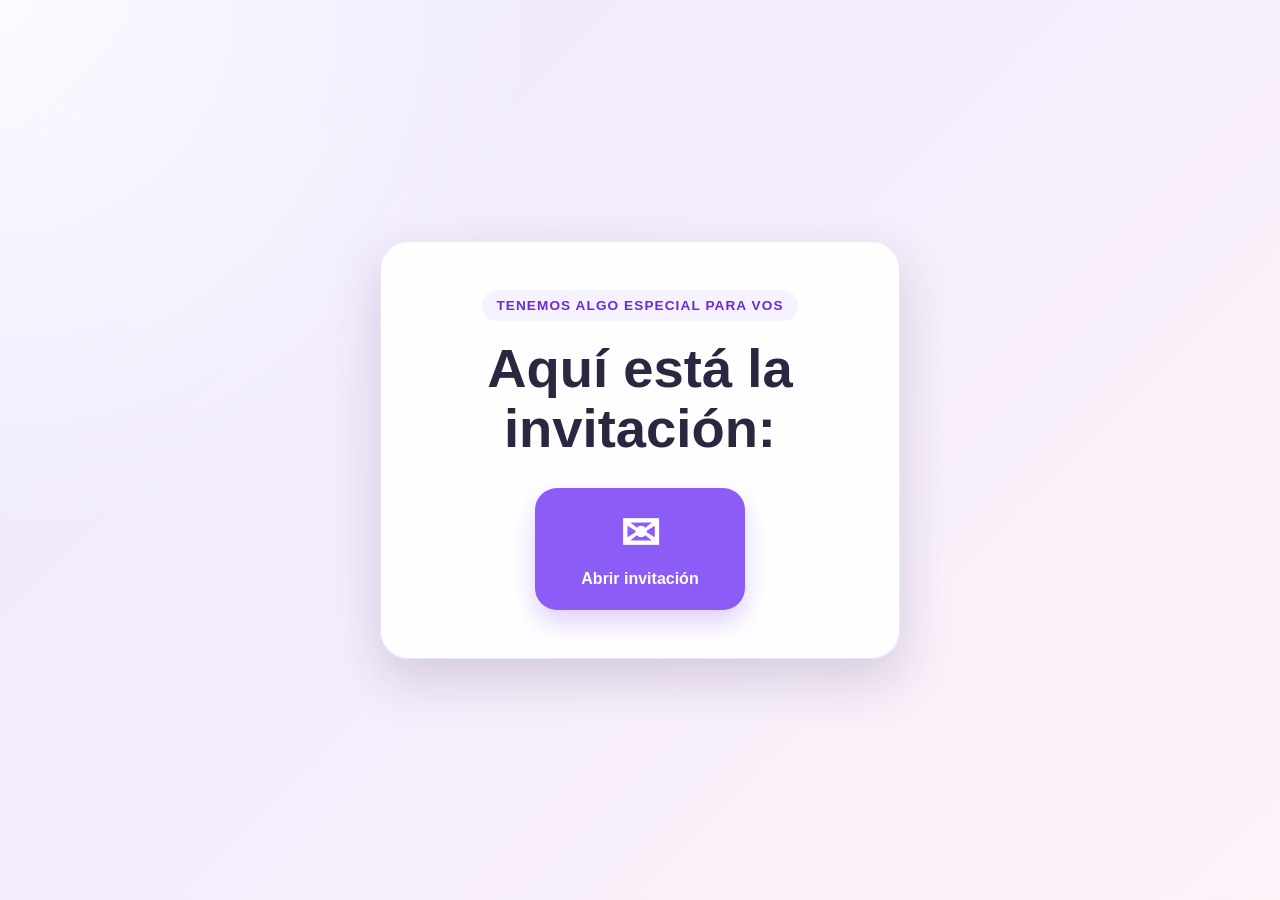
==== index.html @ 34b49faf "ini" ====
<!DOCTYPE html>
<html lang="es">
<head>
    <meta charset="UTF-8">
    <meta name="viewport" content="width=device-width, initial-scale=1.0">
    <title>Invitación</title>
    <link rel="stylesheet" href="css/estilos.css">
</head>
<body>
    <main class="pantalla">
        <section class="tarjeta tarjeta-inicial">
            <p class="etiqueta">Tenemos algo especial para vos</p>

            <h1>Aquí está la invitación:</h1>

            <a href="mensaje.html" class="boton boton-carta" aria-label="Abrir la invitación">
                <span class="icono-carta" aria-hidden="true">✉</span>
                <span>Abrir invitación</span>
            </a>
        </section>
    </main>
</body>
</html>
---- css/estilos.css ----
/* Configuración general */
* {
    box-sizing: border-box;
    margin: 0;
    padding: 0;
}

:root {
    --color-principal: #8b5cf6;
    --color-principal-oscuro: #6d28d9;
    --color-secundario: #f5f3ff;
    --color-texto: #2d2640;
    --color-texto-suave: #716b7d;
    --color-blanco: #ffffff;
    --sombra: 0 20px 50px rgba(61, 40, 92, 0.18);
}

body {
    min-height: 100vh;
    font-family: Arial, Helvetica, sans-serif;
    color: var(--color-texto);
    background:
        radial-gradient(circle at top left, rgba(255, 255, 255, 0.8), transparent 35%),
        linear-gradient(135deg, #ede9fe, #fdf2f8);
}

/* Centrado de las pantallas */
.pantalla {
    min-height: 100vh;
    display: flex;
    align-items: center;
    justify-content: center;
    padding: 24px;
}

/* Tarjeta principal */
.tarjeta {
    width: 100%;
    max-width: 620px;
    padding: 48px 40px;
    text-align: center;
    background-color: rgba(255, 255, 255, 0.94);
    border: 1px solid rgba(139, 92, 246, 0.16);
    border-radius: 28px;
    box-shadow: var(--sombra);
}

.tarjeta-inicial {
    max-width: 520px;
}

.tarjeta-final {
    max-width: 680px;
}

.etiqueta {
    display: inline-block;
    margin-bottom: 18px;
    padding: 8px 14px;
    color: var(--color-principal-oscuro);
    font-size: 0.85rem;
    font-weight: bold;
    letter-spacing: 0.08em;
    text-transform: uppercase;
    background-color: var(--color-secundario);
    border-radius: 999px;
}

h1 {
    margin-bottom: 22px;
    font-size: clamp(2rem, 6vw, 3.4rem);
    line-height: 1.1;
}

.descripcion {
    max-width: 520px;
    margin: 0 auto 30px;
    color: var(--color-texto-suave);
    font-size: 1.05rem;
    line-height: 1.75;
}

/* Botones */
.boton {
    display: inline-flex;
    align-items: center;
    justify-content: center;
    gap: 12px;
    min-width: 220px;
    margin-top: 8px;
    padding: 15px 24px;
    color: var(--color-blanco);
    font-size: 1rem;
    font-weight: bold;
    text-decoration: none;
    background-color: var(--color-principal);
    border-radius: 999px;
    box-shadow: 0 12px 24px rgba(139, 92, 246, 0.28);
    transition: transform 0.2s ease, background-color 0.2s ease;
}

.boton:hover,
.boton:focus-visible {
    background-color: var(--color-principal-oscuro);
    transform: translateY(-3px);
}

.boton-carta {
    flex-direction: column;
    min-width: 210px;
    padding: 22px 28px;
    border-radius: 22px;
}

.icono-carta {
    font-size: 3rem;
    line-height: 1;
}

.enlace-secundario {
    display: block;
    width: fit-content;
    margin: 24px auto 0;
    color: var(--color-texto-suave);
    font-size: 0.95rem;
    text-decoration: none;
}

.enlace-secundario:hover,
.enlace-secundario:focus-visible {
    color: var(--color-principal-oscuro);
    text-decoration: underline;
}

/* Datos de la invitación */
.detalles {
    display: grid;
    gap: 16px;
    margin: 32px 0;
    text-align: left;
}

.detalle {
    display: flex;
    align-items: center;
    gap: 16px;
    padding: 18px;
    background-color: var(--color-secundario);
    border-radius: 18px;
}

.detalle-icono {
    display: grid;
    place-items: center;
    flex: 0 0 48px;
    width: 48px;
    height: 48px;
    font-size: 1.5rem;
    background-color: var(--color-blanco);
    border-radius: 50%;
}

.detalle h2 {
    margin-bottom: 4px;
    font-size: 1rem;
}

.detalle p {
    color: var(--color-texto-suave);
    line-height: 1.5;
}

.mensaje-final {
    margin-top: 10px;
    color: var(--color-principal-oscuro);
    font-size: 1.15rem;
    font-weight: bold;
}

/* Adaptación para celulares */
@media (max-width: 600px) {
    .pantalla {
        padding: 16px;
    }

    .tarjeta {
        padding: 36px 22px;
        border-radius: 22px;
    }

    .boton {
        width: 100%;
    }

    .detalle {
        align-items: flex-start;
    }
}
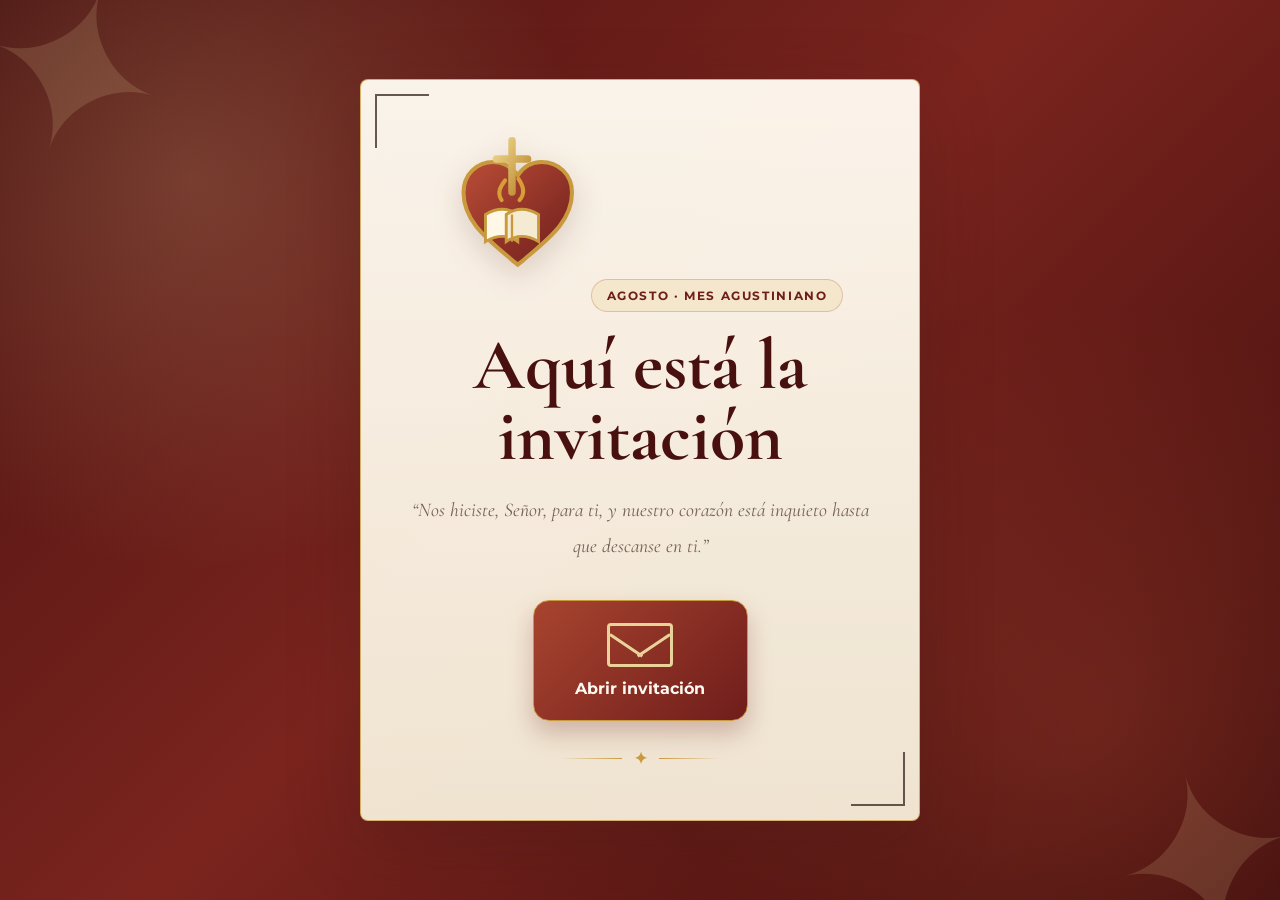
==== commit f8dbc956: "1.0" ====
--- a/index.html
+++ b/index.html
@@ -3,20 +3,22 @@
 <head>
     <meta charset="UTF-8">
     <meta name="viewport" content="width=device-width, initial-scale=1.0">
-    <title>Invitación</title>
+    <meta name="theme-color" content="#6f1d1b">
+    <title>Invitación | Mes Agustiniano</title>
     <link rel="stylesheet" href="css/estilos.css">
 </head>
 <body>
-    <main class="pantalla">
+    <main class="pantalla pantalla-inicial">
         <section class="tarjeta tarjeta-inicial">
-            <p class="etiqueta">Tenemos algo especial para vos</p>
-
-            <h1>Aquí está la invitación:</h1>
-
+            <img src="img/emblema-agustino.svg" class="emblema" alt="Corazón, cruz y libro, símbolos de San Agustín">
+            <p class="etiqueta">Agosto · Mes Agustiniano</p>
+            <h1>Aquí está la invitación</h1>
+            <p class="frase">“Nos hiciste, Señor, para ti, y nuestro corazón está inquieto hasta que descanse en ti.”</p>
             <a href="mensaje.html" class="boton boton-carta" aria-label="Abrir la invitación">
-                <span class="icono-carta" aria-hidden="true">✉</span>
+                <span class="sobre" aria-hidden="true"></span>
                 <span>Abrir invitación</span>
             </a>
+            <div class="ornamento" aria-hidden="true"><span></span><b>✦</b><span></span></div>
         </section>
     </main>
 </body>
--- a/css/estilos.css
+++ b/css/estilos.css
@@ -1,198 +1,19 @@
-/* Configuración general */
-* {
-    box-sizing: border-box;
-    margin: 0;
-    padding: 0;
-}
-
-:root {
-    --color-principal: #8b5cf6;
-    --color-principal-oscuro: #6d28d9;
-    --color-secundario: #f5f3ff;
-    --color-texto: #2d2640;
-    --color-texto-suave: #716b7d;
-    --color-blanco: #ffffff;
-    --sombra: 0 20px 50px rgba(61, 40, 92, 0.18);
-}
-
-body {
-    min-height: 100vh;
-    font-family: Arial, Helvetica, sans-serif;
-    color: var(--color-texto);
-    background:
-        radial-gradient(circle at top left, rgba(255, 255, 255, 0.8), transparent 35%),
-        linear-gradient(135deg, #ede9fe, #fdf2f8);
-}
-
-/* Centrado de las pantallas */
-.pantalla {
-    min-height: 100vh;
-    display: flex;
-    align-items: center;
-    justify-content: center;
-    padding: 24px;
-}
-
-/* Tarjeta principal */
-.tarjeta {
-    width: 100%;
-    max-width: 620px;
-    padding: 48px 40px;
-    text-align: center;
-    background-color: rgba(255, 255, 255, 0.94);
-    border: 1px solid rgba(139, 92, 246, 0.16);
-    border-radius: 28px;
-    box-shadow: var(--sombra);
-}
-
-.tarjeta-inicial {
-    max-width: 520px;
-}
-
-.tarjeta-final {
-    max-width: 680px;
-}
-
-.etiqueta {
-    display: inline-block;
-    margin-bottom: 18px;
-    padding: 8px 14px;
-    color: var(--color-principal-oscuro);
-    font-size: 0.85rem;
-    font-weight: bold;
-    letter-spacing: 0.08em;
-    text-transform: uppercase;
-    background-color: var(--color-secundario);
-    border-radius: 999px;
-}
-
-h1 {
-    margin-bottom: 22px;
-    font-size: clamp(2rem, 6vw, 3.4rem);
-    line-height: 1.1;
-}
-
-.descripcion {
-    max-width: 520px;
-    margin: 0 auto 30px;
-    color: var(--color-texto-suave);
-    font-size: 1.05rem;
-    line-height: 1.75;
-}
-
-/* Botones */
-.boton {
-    display: inline-flex;
-    align-items: center;
-    justify-content: center;
-    gap: 12px;
-    min-width: 220px;
-    margin-top: 8px;
-    padding: 15px 24px;
-    color: var(--color-blanco);
-    font-size: 1rem;
-    font-weight: bold;
-    text-decoration: none;
-    background-color: var(--color-principal);
-    border-radius: 999px;
-    box-shadow: 0 12px 24px rgba(139, 92, 246, 0.28);
-    transition: transform 0.2s ease, background-color 0.2s ease;
-}
-
-.boton:hover,
-.boton:focus-visible {
-    background-color: var(--color-principal-oscuro);
-    transform: translateY(-3px);
-}
-
-.boton-carta {
-    flex-direction: column;
-    min-width: 210px;
-    padding: 22px 28px;
-    border-radius: 22px;
-}
-
-.icono-carta {
-    font-size: 3rem;
-    line-height: 1;
-}
-
-.enlace-secundario {
-    display: block;
-    width: fit-content;
-    margin: 24px auto 0;
-    color: var(--color-texto-suave);
-    font-size: 0.95rem;
-    text-decoration: none;
-}
-
-.enlace-secundario:hover,
-.enlace-secundario:focus-visible {
-    color: var(--color-principal-oscuro);
-    text-decoration: underline;
-}
-
-/* Datos de la invitación */
-.detalles {
-    display: grid;
-    gap: 16px;
-    margin: 32px 0;
-    text-align: left;
-}
-
-.detalle {
-    display: flex;
-    align-items: center;
-    gap: 16px;
-    padding: 18px;
-    background-color: var(--color-secundario);
-    border-radius: 18px;
-}
-
-.detalle-icono {
-    display: grid;
-    place-items: center;
-    flex: 0 0 48px;
-    width: 48px;
-    height: 48px;
-    font-size: 1.5rem;
-    background-color: var(--color-blanco);
-    border-radius: 50%;
-}
-
-.detalle h2 {
-    margin-bottom: 4px;
-    font-size: 1rem;
-}
-
-.detalle p {
-    color: var(--color-texto-suave);
-    line-height: 1.5;
-}
-
-.mensaje-final {
-    margin-top: 10px;
-    color: var(--color-principal-oscuro);
-    font-size: 1.15rem;
-    font-weight: bold;
-}
-
-/* Adaptación para celulares */
-@media (max-width: 600px) {
-    .pantalla {
-        padding: 16px;
-    }
-
-    .tarjeta {
-        padding: 36px 22px;
-        border-radius: 22px;
-    }
-
-    .boton {
-        width: 100%;
-    }
-
-    .detalle {
-        align-items: flex-start;
-    }
-}
+@import url('https://fonts.googleapis.com/css2?family=Cormorant+Garamond:wght@600;700&family=Montserrat:wght@400;500;600;700&display=swap');
+*{box-sizing:border-box;margin:0;padding:0}
+:root{--bordo:#6f1d1b;--bordo-oscuro:#48110f;--terracota:#a8442f;--dorado:#c99a3d;--dorado-claro:#ead39a;--pergamino:#f4ead7;--crema:#fffaf1;--tinta:#35251f;--tinta-suave:#766057;--sombra:0 24px 70px rgba(65,24,20,.28)}
+body{min-height:100vh;font-family:"Montserrat",Arial,sans-serif;color:var(--tinta);background:var(--bordo-oscuro)}
+body:before{content:"";position:fixed;inset:0;pointer-events:none;opacity:.12;background-image:linear-gradient(90deg,rgba(255,255,255,.4) 1px,transparent 1px),linear-gradient(rgba(255,255,255,.4) 1px,transparent 1px);background-size:42px 42px}
+.pantalla{position:relative;min-height:100vh;display:flex;align-items:center;justify-content:center;overflow:hidden;padding:32px 20px;background:radial-gradient(circle at 15% 20%,rgba(234,211,154,.2),transparent 30%),radial-gradient(circle at 85% 80%,rgba(168,68,47,.34),transparent 32%),linear-gradient(135deg,#4a1210 0%,#7b241e 48%,#3d0d0c 100%)}
+.pantalla:before,.pantalla:after{content:"✦";position:absolute;color:rgba(234,211,154,.16);font-size:14rem;line-height:1}.pantalla:before{top:-40px;left:-20px;transform:rotate(18deg)}.pantalla:after{right:-20px;bottom:-70px;transform:rotate(-14deg)}
+.tarjeta{position:relative;z-index:2;width:100%;max-width:640px;padding:52px 44px;text-align:center;background:linear-gradient(rgba(255,250,241,.97),rgba(244,234,215,.97)),url("../img/textura-pergamino.svg");border:1px solid rgba(201,154,61,.72);border-radius:8px;box-shadow:var(--sombra)}
+.tarjeta:before,.tarjeta:after{content:"";position:absolute;width:52px;height:52px;border-color:var(--dorado);opacity:.75}.tarjeta:before{top:14px;left:14px;border-top:2px solid;border-left:2px solid}.tarjeta:after{right:14px;bottom:14px;border-right:2px solid;border-bottom:2px solid}.tarjeta-inicial{max-width:560px}.tarjeta-final{max-width:720px}
+.emblema{width:150px;margin-bottom:18px;filter:drop-shadow(0 10px 15px rgba(74,18,16,.16))}.emblema-pequeno{width:112px}.ilustracion{width:min(260px,70%);margin-bottom:20px}
+.etiqueta{display:inline-block;margin-bottom:18px;padding:8px 15px;color:var(--bordo);font-size:.78rem;font-weight:700;letter-spacing:.13em;text-transform:uppercase;border:1px solid rgba(168,68,47,.25);background:rgba(234,211,154,.3);border-radius:999px}
+h1{margin-bottom:22px;color:var(--bordo-oscuro);font-family:"Cormorant Garamond",Georgia,serif;font-size:clamp(2.5rem,7vw,4.5rem);line-height:.98}.frase,.descripcion{max-width:540px;margin:0 auto 30px;color:var(--tinta-suave);line-height:1.8}.frase{font-family:"Cormorant Garamond",Georgia,serif;font-size:1.22rem;font-style:italic}
+.cita{max-width:470px;margin:8px auto 28px;padding:22px 26px;color:var(--bordo);font-family:"Cormorant Garamond",Georgia,serif;font-size:1.45rem;font-style:italic;background:rgba(234,211,154,.24);border-left:3px solid var(--dorado)}.cita cite{display:block;margin-top:9px;color:var(--tinta-suave);font-family:"Montserrat",Arial,sans-serif;font-size:.78rem;font-style:normal;font-weight:600;letter-spacing:.08em;text-transform:uppercase}
+.boton{display:inline-flex;align-items:center;justify-content:center;gap:12px;min-width:230px;margin-top:6px;padding:15px 25px;color:var(--crema);font-size:.98rem;font-weight:700;text-decoration:none;background:linear-gradient(135deg,var(--terracota),var(--bordo));border:1px solid var(--dorado);border-radius:999px;box-shadow:0 12px 24px rgba(111,29,27,.26);transition:.2s}.boton:hover,.boton:focus-visible{transform:translateY(-3px);box-shadow:0 16px 28px rgba(111,29,27,.33);filter:brightness(1.08)}.boton-carta{flex-direction:column;min-width:215px;padding:22px 30px;border-radius:16px}
+.sobre{position:relative;display:block;width:66px;height:44px;border:3px solid var(--dorado-claro);border-radius:4px}.sobre:before,.sobre:after{content:"";position:absolute;top:7px;width:39px;height:3px;background:var(--dorado-claro)}.sobre:before{left:0;transform:rotate(34deg);transform-origin:left center}.sobre:after{right:0;transform:rotate(-34deg);transform-origin:right center}
+.enlace-secundario{display:block;width:fit-content;margin:25px auto 0;color:var(--tinta-suave);font-size:.9rem;text-decoration:none}.enlace-secundario:hover{color:var(--bordo);text-decoration:underline}.ornamento{display:flex;align-items:center;justify-content:center;gap:12px;margin-top:28px;color:var(--dorado)}.ornamento span{width:62px;height:1px;background:linear-gradient(to right,transparent,var(--dorado))}.ornamento span:last-child{background:linear-gradient(to left,transparent,var(--dorado))}
+.detalles{display:grid;gap:15px;margin:34px 0;text-align:left}.detalle{display:flex;align-items:center;gap:17px;padding:18px 20px;background:rgba(255,250,241,.7);border:1px solid rgba(201,154,61,.42);border-radius:8px}.detalle-icono{display:grid;place-items:center;flex:0 0 52px;width:52px;height:52px;color:var(--crema);font-family:"Cormorant Garamond",Georgia,serif;font-size:1.25rem;font-weight:700;background:linear-gradient(145deg,var(--terracota),var(--bordo));border:1px solid var(--dorado);border-radius:50%}.detalle h2{margin-bottom:4px;color:var(--bordo);font-family:"Cormorant Garamond",Georgia,serif;font-size:1.45rem}.detalle p{color:var(--tinta-suave);line-height:1.5}
+.mensaje-final{display:flex;align-items:center;gap:15px;margin-top:8px;padding:18px;color:var(--bordo-oscuro);text-align:left;background:rgba(234,211,154,.28);border-radius:8px}.mensaje-final img{width:58px;height:58px;flex:0 0 58px}.mensaje-final p{font-family:"Cormorant Garamond",Georgia,serif;font-size:1.25rem;font-weight:700;line-height:1.35}
+@media(max-width:600px){.pantalla{padding:16px}.tarjeta{padding:40px 22px}.emblema{width:122px}.boton{width:100%}.detalle,.mensaje-final{align-items:flex-start}}
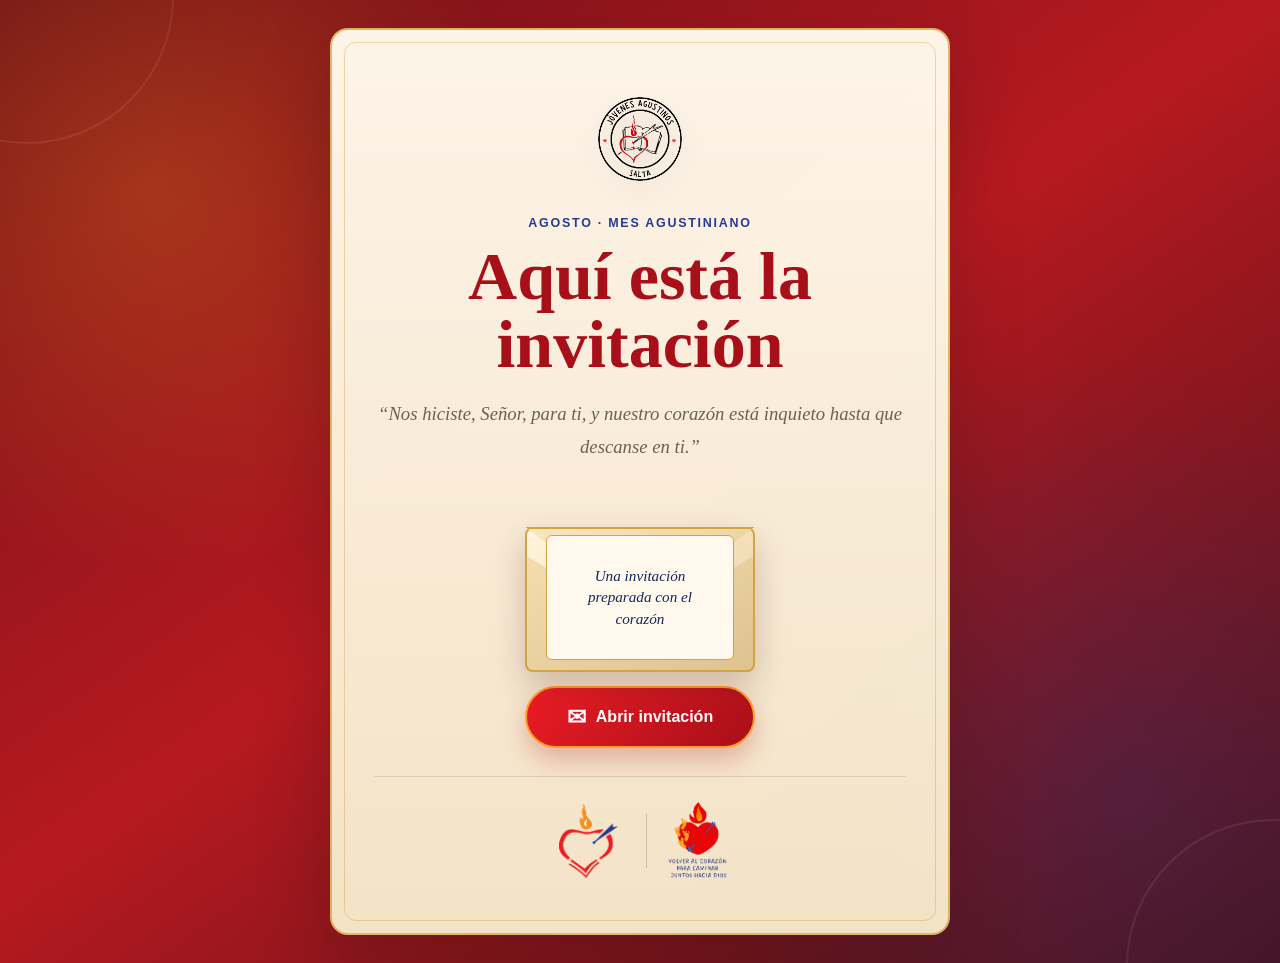
==== commit 1224b2c2: "1.0.2" ====
--- a/index.html
+++ b/index.html
@@ -3,22 +3,52 @@
 <head>
     <meta charset="UTF-8">
     <meta name="viewport" content="width=device-width, initial-scale=1.0">
-    <meta name="theme-color" content="#6f1d1b">
+    <meta name="theme-color" content="#ed1c24">
     <title>Invitación | Mes Agustiniano</title>
-    <link rel="stylesheet" href="css/estilos.css">
+    <link rel="stylesheet" href="css/estilos.css?v=1.0.2">
 </head>
 <body>
-    <main class="pantalla pantalla-inicial">
-        <section class="tarjeta tarjeta-inicial">
-            <img src="img/emblema-agustino.svg" class="emblema" alt="Corazón, cruz y libro, símbolos de San Agustín">
-            <p class="etiqueta">Agosto · Mes Agustiniano</p>
+    <main class="pantalla pantalla-inicio">
+        <section class="tarjeta tarjeta-inicio">
+            <div class="marca-grupo">
+                <img src="img/logo_jovenes_agustino.png" alt="Logo de Jóvenes Agustinos">
+            </div>
+
+            <p class="sobre-titulo">Agosto · Mes Agustiniano</p>
             <h1>Aquí está la invitación</h1>
-            <p class="frase">“Nos hiciste, Señor, para ti, y nuestro corazón está inquieto hasta que descanse en ti.”</p>
-            <a href="mensaje.html" class="boton boton-carta" aria-label="Abrir la invitación">
-                <span class="sobre" aria-hidden="true"></span>
+            <p class="frase-principal">
+                “Nos hiciste, Señor, para ti, y nuestro corazón está inquieto hasta que descanse en ti.”
+            </p>
+
+            <input class="sobre-control" type="checkbox" id="abrir-sobre">
+
+            <div class="escena-sobre">
+                <div class="carta-interior">
+                    <span>Una invitación preparada con el corazón</span>
+                </div>
+
+                <div class="sobre-animado" aria-hidden="true">
+                    <div class="sobre-fondo"></div>
+                    <div class="sobre-solapa"></div>
+                    <div class="sobre-frente"></div>
+                    <div class="sello-corazon">♥</div>
+                </div>
+            </div>
+
+            <label class="boton boton-abrir" for="abrir-sobre">
+                <span class="icono-carta">✉</span>
                 <span>Abrir invitación</span>
+            </label>
+
+            <a href="mensaje.html" class="boton boton-continuar">
+                Leer el mensaje <span aria-hidden="true">→</span>
             </a>
-            <div class="ornamento" aria-hidden="true"><span></span><b>✦</b><span></span></div>
+
+            <footer class="logos-institucionales">
+                <img class="logo-osa" src="img/logo_OSA.png" alt="Logo de la Orden de San Agustín">
+                <span class="separador"></span>
+                <img class="lema-osa" src="img/lema_OSA.png" alt="Volver al corazón para caminar juntos hacia Dios">
+            </footer>
         </section>
     </main>
 </body>
--- a/css/estilos.css
+++ b/css/estilos.css
@@ -1,19 +1,578 @@
-@import url('https://fonts.googleapis.com/css2?family=Cormorant+Garamond:wght@600;700&family=Montserrat:wght@400;500;600;700&display=swap');
-*{box-sizing:border-box;margin:0;padding:0}
-:root{--bordo:#6f1d1b;--bordo-oscuro:#48110f;--terracota:#a8442f;--dorado:#c99a3d;--dorado-claro:#ead39a;--pergamino:#f4ead7;--crema:#fffaf1;--tinta:#35251f;--tinta-suave:#766057;--sombra:0 24px 70px rgba(65,24,20,.28)}
-body{min-height:100vh;font-family:"Montserrat",Arial,sans-serif;color:var(--tinta);background:var(--bordo-oscuro)}
-body:before{content:"";position:fixed;inset:0;pointer-events:none;opacity:.12;background-image:linear-gradient(90deg,rgba(255,255,255,.4) 1px,transparent 1px),linear-gradient(rgba(255,255,255,.4) 1px,transparent 1px);background-size:42px 42px}
-.pantalla{position:relative;min-height:100vh;display:flex;align-items:center;justify-content:center;overflow:hidden;padding:32px 20px;background:radial-gradient(circle at 15% 20%,rgba(234,211,154,.2),transparent 30%),radial-gradient(circle at 85% 80%,rgba(168,68,47,.34),transparent 32%),linear-gradient(135deg,#4a1210 0%,#7b241e 48%,#3d0d0c 100%)}
-.pantalla:before,.pantalla:after{content:"✦";position:absolute;color:rgba(234,211,154,.16);font-size:14rem;line-height:1}.pantalla:before{top:-40px;left:-20px;transform:rotate(18deg)}.pantalla:after{right:-20px;bottom:-70px;transform:rotate(-14deg)}
-.tarjeta{position:relative;z-index:2;width:100%;max-width:640px;padding:52px 44px;text-align:center;background:linear-gradient(rgba(255,250,241,.97),rgba(244,234,215,.97)),url("../img/textura-pergamino.svg");border:1px solid rgba(201,154,61,.72);border-radius:8px;box-shadow:var(--sombra)}
-.tarjeta:before,.tarjeta:after{content:"";position:absolute;width:52px;height:52px;border-color:var(--dorado);opacity:.75}.tarjeta:before{top:14px;left:14px;border-top:2px solid;border-left:2px solid}.tarjeta:after{right:14px;bottom:14px;border-right:2px solid;border-bottom:2px solid}.tarjeta-inicial{max-width:560px}.tarjeta-final{max-width:720px}
-.emblema{width:150px;margin-bottom:18px;filter:drop-shadow(0 10px 15px rgba(74,18,16,.16))}.emblema-pequeno{width:112px}.ilustracion{width:min(260px,70%);margin-bottom:20px}
-.etiqueta{display:inline-block;margin-bottom:18px;padding:8px 15px;color:var(--bordo);font-size:.78rem;font-weight:700;letter-spacing:.13em;text-transform:uppercase;border:1px solid rgba(168,68,47,.25);background:rgba(234,211,154,.3);border-radius:999px}
-h1{margin-bottom:22px;color:var(--bordo-oscuro);font-family:"Cormorant Garamond",Georgia,serif;font-size:clamp(2.5rem,7vw,4.5rem);line-height:.98}.frase,.descripcion{max-width:540px;margin:0 auto 30px;color:var(--tinta-suave);line-height:1.8}.frase{font-family:"Cormorant Garamond",Georgia,serif;font-size:1.22rem;font-style:italic}
-.cita{max-width:470px;margin:8px auto 28px;padding:22px 26px;color:var(--bordo);font-family:"Cormorant Garamond",Georgia,serif;font-size:1.45rem;font-style:italic;background:rgba(234,211,154,.24);border-left:3px solid var(--dorado)}.cita cite{display:block;margin-top:9px;color:var(--tinta-suave);font-family:"Montserrat",Arial,sans-serif;font-size:.78rem;font-style:normal;font-weight:600;letter-spacing:.08em;text-transform:uppercase}
-.boton{display:inline-flex;align-items:center;justify-content:center;gap:12px;min-width:230px;margin-top:6px;padding:15px 25px;color:var(--crema);font-size:.98rem;font-weight:700;text-decoration:none;background:linear-gradient(135deg,var(--terracota),var(--bordo));border:1px solid var(--dorado);border-radius:999px;box-shadow:0 12px 24px rgba(111,29,27,.26);transition:.2s}.boton:hover,.boton:focus-visible{transform:translateY(-3px);box-shadow:0 16px 28px rgba(111,29,27,.33);filter:brightness(1.08)}.boton-carta{flex-direction:column;min-width:215px;padding:22px 30px;border-radius:16px}
-.sobre{position:relative;display:block;width:66px;height:44px;border:3px solid var(--dorado-claro);border-radius:4px}.sobre:before,.sobre:after{content:"";position:absolute;top:7px;width:39px;height:3px;background:var(--dorado-claro)}.sobre:before{left:0;transform:rotate(34deg);transform-origin:left center}.sobre:after{right:0;transform:rotate(-34deg);transform-origin:right center}
-.enlace-secundario{display:block;width:fit-content;margin:25px auto 0;color:var(--tinta-suave);font-size:.9rem;text-decoration:none}.enlace-secundario:hover{color:var(--bordo);text-decoration:underline}.ornamento{display:flex;align-items:center;justify-content:center;gap:12px;margin-top:28px;color:var(--dorado)}.ornamento span{width:62px;height:1px;background:linear-gradient(to right,transparent,var(--dorado))}.ornamento span:last-child{background:linear-gradient(to left,transparent,var(--dorado))}
-.detalles{display:grid;gap:15px;margin:34px 0;text-align:left}.detalle{display:flex;align-items:center;gap:17px;padding:18px 20px;background:rgba(255,250,241,.7);border:1px solid rgba(201,154,61,.42);border-radius:8px}.detalle-icono{display:grid;place-items:center;flex:0 0 52px;width:52px;height:52px;color:var(--crema);font-family:"Cormorant Garamond",Georgia,serif;font-size:1.25rem;font-weight:700;background:linear-gradient(145deg,var(--terracota),var(--bordo));border:1px solid var(--dorado);border-radius:50%}.detalle h2{margin-bottom:4px;color:var(--bordo);font-family:"Cormorant Garamond",Georgia,serif;font-size:1.45rem}.detalle p{color:var(--tinta-suave);line-height:1.5}
-.mensaje-final{display:flex;align-items:center;gap:15px;margin-top:8px;padding:18px;color:var(--bordo-oscuro);text-align:left;background:rgba(234,211,154,.28);border-radius:8px}.mensaje-final img{width:58px;height:58px;flex:0 0 58px}.mensaje-final p{font-family:"Cormorant Garamond",Georgia,serif;font-size:1.25rem;font-weight:700;line-height:1.35}
-@media(max-width:600px){.pantalla{padding:16px}.tarjeta{padding:40px 22px}.emblema{width:122px}.boton{width:100%}.detalle,.mensaje-final{align-items:flex-start}}
+* {
+    box-sizing: border-box;
+    margin: 0;
+    padding: 0;
+}
+
+:root {
+    --rojo: #ed1c24;
+    --rojo-oscuro: #a70f19;
+    --naranja: #ff931e;
+    --azul: #263b91;
+    --azul-oscuro: #17245f;
+    --crema: #fff9ed;
+    --pergamino: #f5e7ca;
+    --texto: #32241f;
+    --texto-suave: #705f57;
+    --dorado: #d4a43f;
+    --blanco: #ffffff;
+    --sombra: 0 26px 70px rgba(41, 18, 19, 0.28);
+}
+
+html {
+    scroll-behavior: smooth;
+}
+
+body {
+    min-height: 100vh;
+    font-family: "Trebuchet MS", Arial, sans-serif;
+    color: var(--texto);
+    background: #5b1015;
+}
+
+.pantalla {
+    position: relative;
+    min-height: 100vh;
+    display: flex;
+    align-items: center;
+    justify-content: center;
+    overflow: hidden;
+    padding: 28px 18px;
+    background:
+        radial-gradient(circle at 12% 20%, rgba(255, 147, 30, .26), transparent 28%),
+        radial-gradient(circle at 88% 82%, rgba(38, 59, 145, .28), transparent 32%),
+        linear-gradient(145deg, #6f1117 0%, #b71920 48%, #481017 100%);
+}
+
+.pantalla::before,
+.pantalla::after {
+    content: "";
+    position: absolute;
+    width: 290px;
+    height: 290px;
+    border: 2px solid rgba(255, 255, 255, .08);
+    border-radius: 50%;
+}
+
+.pantalla::before {
+    top: -150px;
+    left: -120px;
+}
+
+.pantalla::after {
+    right: -140px;
+    bottom: -150px;
+}
+
+.tarjeta {
+    position: relative;
+    z-index: 2;
+    width: 100%;
+    max-width: 660px;
+    padding: 48px 42px;
+    text-align: center;
+    background:
+        linear-gradient(rgba(255, 249, 237, .98), rgba(245, 231, 202, .98)),
+        repeating-linear-gradient(0deg, rgba(106, 72, 44, .03) 0, rgba(106, 72, 44, .03) 1px, transparent 1px, transparent 4px);
+    border: 2px solid rgba(212, 164, 63, .75);
+    border-radius: 18px;
+    box-shadow: var(--sombra);
+}
+
+.tarjeta::before {
+    content: "";
+    position: absolute;
+    inset: 12px;
+    pointer-events: none;
+    border: 1px solid rgba(212, 164, 63, .42);
+    border-radius: 12px;
+}
+
+.tarjeta-inicio {
+    max-width: 620px;
+}
+
+.tarjeta-final {
+    max-width: 760px;
+}
+
+.marca-grupo img {
+    width: 122px;
+    height: 122px;
+    object-fit: contain;
+    filter: drop-shadow(0 10px 12px rgba(52, 22, 22, .16));
+}
+
+.sobre-titulo {
+    margin-top: 12px;
+    color: var(--azul);
+    font-size: .78rem;
+    font-weight: 800;
+    letter-spacing: .14em;
+    text-transform: uppercase;
+}
+
+h1 {
+    margin: 12px 0 20px;
+    color: var(--rojo-oscuro);
+    font-family: Georgia, "Times New Roman", serif;
+    font-size: clamp(2.35rem, 7vw, 4.25rem);
+    line-height: 1;
+}
+
+.frase-principal,
+.texto-principal {
+    max-width: 550px;
+    margin: 0 auto 26px;
+    color: var(--texto-suave);
+    font-size: 1rem;
+    line-height: 1.75;
+}
+
+.frase-principal {
+    font-family: Georgia, "Times New Roman", serif;
+    font-size: 1.17rem;
+    font-style: italic;
+}
+
+.sobre-control {
+    position: absolute;
+    opacity: 0;
+    pointer-events: none;
+}
+
+.escena-sobre {
+    position: relative;
+    width: 260px;
+    height: 190px;
+    margin: 16px auto 4px;
+    perspective: 1000px;
+}
+
+.sobre-animado {
+    position: absolute;
+    left: 15px;
+    bottom: 8px;
+    width: 230px;
+    height: 145px;
+    filter: drop-shadow(0 14px 16px rgba(83, 31, 31, .24));
+}
+
+.sobre-fondo,
+.sobre-frente,
+.sobre-solapa {
+    position: absolute;
+    inset: 0;
+}
+
+.sobre-fondo {
+    background: linear-gradient(145deg, #fff5dc, #e8cf9f);
+    border: 2px solid var(--dorado);
+    border-radius: 8px;
+}
+
+.sobre-frente {
+    z-index: 3;
+    clip-path: polygon(0 20%, 50% 66%, 100% 20%, 100% 100%, 0 100%);
+    background: linear-gradient(150deg, #f7dfb2, #dec38f);
+    border: 2px solid var(--dorado);
+    border-top: 0;
+    border-radius: 0 0 8px 8px;
+}
+
+.sobre-solapa {
+    z-index: 4;
+    height: 90px;
+    transform-origin: top center;
+    clip-path: polygon(0 0, 100% 0, 50% 100%);
+    background: linear-gradient(160deg, #f8e7c2, #e1c38c);
+    border-top: 2px solid var(--dorado);
+    transition: transform .75s ease, z-index .2s .35s;
+}
+
+.sello-corazon {
+    position: absolute;
+    z-index: 5;
+    left: 50%;
+    top: 55px;
+    display: grid;
+    place-items: center;
+    width: 42px;
+    height: 42px;
+    color: var(--blanco);
+    background: var(--rojo);
+    border: 3px solid #ffb045;
+    border-radius: 50%;
+    transform: translateX(-50%);
+    transition: opacity .25s ease;
+}
+
+.carta-interior {
+    position: absolute;
+    z-index: 2;
+    left: 36px;
+    bottom: 20px;
+    width: 188px;
+    height: 125px;
+    display: flex;
+    align-items: center;
+    justify-content: center;
+    padding: 16px;
+    color: var(--azul-oscuro);
+    font-family: Georgia, "Times New Roman", serif;
+    font-size: .95rem;
+    font-style: italic;
+    line-height: 1.4;
+    background: var(--crema);
+    border: 1px solid var(--dorado);
+    border-radius: 6px;
+    transition: transform .9s .35s ease;
+}
+
+.sobre-control:checked ~ .escena-sobre .sobre-solapa {
+    z-index: 1;
+    transform: rotateX(180deg);
+}
+
+.sobre-control:checked ~ .escena-sobre .carta-interior {
+    transform: translateY(-88px);
+}
+
+.sobre-control:checked ~ .escena-sobre .sello-corazon {
+    opacity: 0;
+}
+
+.boton {
+    display: inline-flex;
+    align-items: center;
+    justify-content: center;
+    gap: 10px;
+    min-width: 230px;
+    padding: 15px 25px;
+    color: var(--blanco);
+    font-weight: 800;
+    text-decoration: none;
+    cursor: pointer;
+    background: linear-gradient(135deg, var(--rojo), var(--rojo-oscuro));
+    border: 2px solid #ff9c22;
+    border-radius: 999px;
+    box-shadow: 0 12px 25px rgba(167, 15, 25, .25);
+    transition: transform .2s ease, filter .2s ease, box-shadow .2s ease;
+}
+
+.boton:hover,
+.boton:focus-visible {
+    transform: translateY(-3px);
+    filter: brightness(1.08);
+    box-shadow: 0 16px 28px rgba(167, 15, 25, .32);
+}
+
+.boton-abrir {
+    margin-top: 2px;
+}
+
+.icono-carta {
+    font-size: 1.45rem;
+}
+
+.boton-continuar {
+    display: none;
+    margin-top: 12px;
+    background: linear-gradient(135deg, var(--azul), var(--azul-oscuro));
+    animation: aparecer .6s ease both;
+}
+
+.sobre-control:checked ~ .boton-abrir {
+    display: none;
+}
+
+.sobre-control:checked ~ .boton-continuar {
+    display: inline-flex;
+}
+
+@keyframes aparecer {
+    from { opacity: 0; transform: translateY(8px); }
+    to { opacity: 1; transform: translateY(0); }
+}
+
+.logos-institucionales {
+    display: flex;
+    align-items: center;
+    justify-content: center;
+    gap: 20px;
+    margin-top: 28px;
+    padding-top: 20px;
+    border-top: 1px solid rgba(112, 95, 87, .18);
+}
+
+.logo-osa {
+    width: 74px;
+    height: 74px;
+    object-fit: contain;
+}
+
+.lema-osa {
+    width: 62px;
+    height: 88px;
+    object-fit: contain;
+}
+
+.separador {
+    width: 1px;
+    height: 55px;
+    background: rgba(112, 95, 87, .28);
+}
+
+.encabezado-institucional,
+.cabecera-final {
+    position: relative;
+    display: flex;
+    align-items: center;
+    justify-content: center;
+    gap: 20px;
+    text-align: left;
+}
+
+.encabezado-institucional img,
+.cabecera-final img {
+    width: 108px;
+    height: 108px;
+    object-fit: contain;
+}
+
+.subtitulo-institucional {
+    margin-top: 5px;
+    color: var(--texto-suave);
+    font-size: .95rem;
+}
+
+.ornamento {
+    display: flex;
+    align-items: center;
+    justify-content: center;
+    gap: 12px;
+    margin: 25px 0 8px;
+    color: var(--rojo);
+}
+
+.ornamento span {
+    width: 76px;
+    height: 1px;
+    background: linear-gradient(to right, transparent, var(--dorado));
+}
+
+.ornamento span:last-child {
+    background: linear-gradient(to left, transparent, var(--dorado));
+}
+
+blockquote {
+    max-width: 500px;
+    margin: 4px auto 28px;
+    padding: 20px 24px;
+    color: var(--azul-oscuro);
+    font-family: Georgia, "Times New Roman", serif;
+    font-size: 1.4rem;
+    font-style: italic;
+    background: rgba(255, 147, 30, .10);
+    border-left: 4px solid var(--naranja);
+}
+
+blockquote cite {
+    display: block;
+    margin-top: 10px;
+    color: var(--rojo-oscuro);
+    font-family: "Trebuchet MS", Arial, sans-serif;
+    font-size: .76rem;
+    font-style: normal;
+    font-weight: 800;
+    letter-spacing: .1em;
+    text-transform: uppercase;
+}
+
+.enlace-secundario {
+    display: block;
+    width: fit-content;
+    margin: 22px auto 0;
+    color: var(--azul);
+    font-size: .9rem;
+    font-weight: 700;
+    text-decoration: none;
+}
+
+.enlace-secundario:hover {
+    text-decoration: underline;
+}
+
+.firma-grupo {
+    width: 74px;
+    height: 74px;
+    margin-top: 24px;
+    object-fit: contain;
+}
+
+.cabecera-final h1 {
+    margin-bottom: 10px;
+    font-size: clamp(2.2rem, 6vw, 3.7rem);
+}
+
+.introduccion {
+    margin-top: 28px;
+}
+
+.detalles {
+    display: grid;
+    gap: 14px;
+    margin: 30px 0;
+    text-align: left;
+}
+
+.detalle {
+    display: flex;
+    align-items: center;
+    gap: 17px;
+    padding: 18px 20px;
+    background: rgba(255, 255, 255, .52);
+    border: 1px solid rgba(212, 164, 63, .55);
+    border-radius: 14px;
+}
+
+.detalle-icono {
+    display: grid;
+    place-items: center;
+    flex: 0 0 54px;
+    width: 54px;
+    height: 54px;
+    color: var(--blanco);
+    font-family: Georgia, "Times New Roman", serif;
+    font-size: 1.5rem;
+    font-weight: bold;
+    background: linear-gradient(145deg, var(--azul), var(--azul-oscuro));
+    border: 2px solid var(--naranja);
+    border-radius: 50%;
+}
+
+.detalle:nth-child(1) .detalle-icono {
+    background: linear-gradient(145deg, var(--rojo), var(--rojo-oscuro));
+}
+
+.detalle:nth-child(3) .detalle-icono {
+    background: linear-gradient(145deg, var(--naranja), #d96f04);
+}
+
+.detalle h2 {
+    margin-bottom: 4px;
+    color: var(--rojo-oscuro);
+    font-family: Georgia, "Times New Roman", serif;
+    font-size: 1.35rem;
+}
+
+.detalle p {
+    color: var(--texto-suave);
+    line-height: 1.5;
+}
+
+.lema-destacado {
+    display: flex;
+    align-items: center;
+    gap: 18px;
+    padding: 20px;
+    text-align: left;
+    background: linear-gradient(135deg, rgba(237, 28, 36, .10), rgba(38, 59, 145, .10));
+    border: 1px solid rgba(237, 28, 36, .22);
+    border-radius: 16px;
+}
+
+.lema-destacado img {
+    width: 92px;
+    height: 92px;
+    object-fit: contain;
+}
+
+.lema-principal {
+    color: var(--azul-oscuro);
+    font-family: Georgia, "Times New Roman", serif;
+    font-size: 1.22rem;
+    font-weight: bold;
+    line-height: 1.3;
+}
+
+.lema-secundario {
+    margin-top: 6px;
+    color: var(--texto-suave);
+    font-size: .9rem;
+    line-height: 1.45;
+}
+
+.pie-final {
+    display: flex;
+    align-items: center;
+    justify-content: center;
+    gap: 24px;
+    margin-top: 24px;
+}
+
+.pie-final img {
+    width: 54px;
+    height: 76px;
+    object-fit: contain;
+}
+
+.pie-final .enlace-secundario {
+    margin: 0;
+}
+
+@media (max-width: 620px) {
+    .pantalla {
+        padding: 14px;
+    }
+
+    .tarjeta {
+        padding: 38px 20px;
+        border-radius: 15px;
+    }
+
+    .marca-grupo img {
+        width: 105px;
+        height: 105px;
+    }
+
+    .escena-sobre {
+        transform: scale(.88);
+        margin-top: 2px;
+        margin-bottom: -6px;
+    }
+
+    .boton {
+        width: 100%;
+    }
+
+    .logos-institucionales {
+        gap: 15px;
+    }
+
+    .encabezado-institucional,
+    .cabecera-final {
+        flex-direction: column;
+        text-align: center;
+    }
+
+    .encabezado-institucional img,
+    .cabecera-final img {
+        width: 92px;
+        height: 92px;
+    }
+
+    .detalle {
+        align-items: flex-start;
+    }
+
+    .lema-destacado {
+        flex-direction: column;
+        text-align: center;
+    }
+
+    .pie-final {
+        flex-direction: column;
+        gap: 8px;
+    }
+}
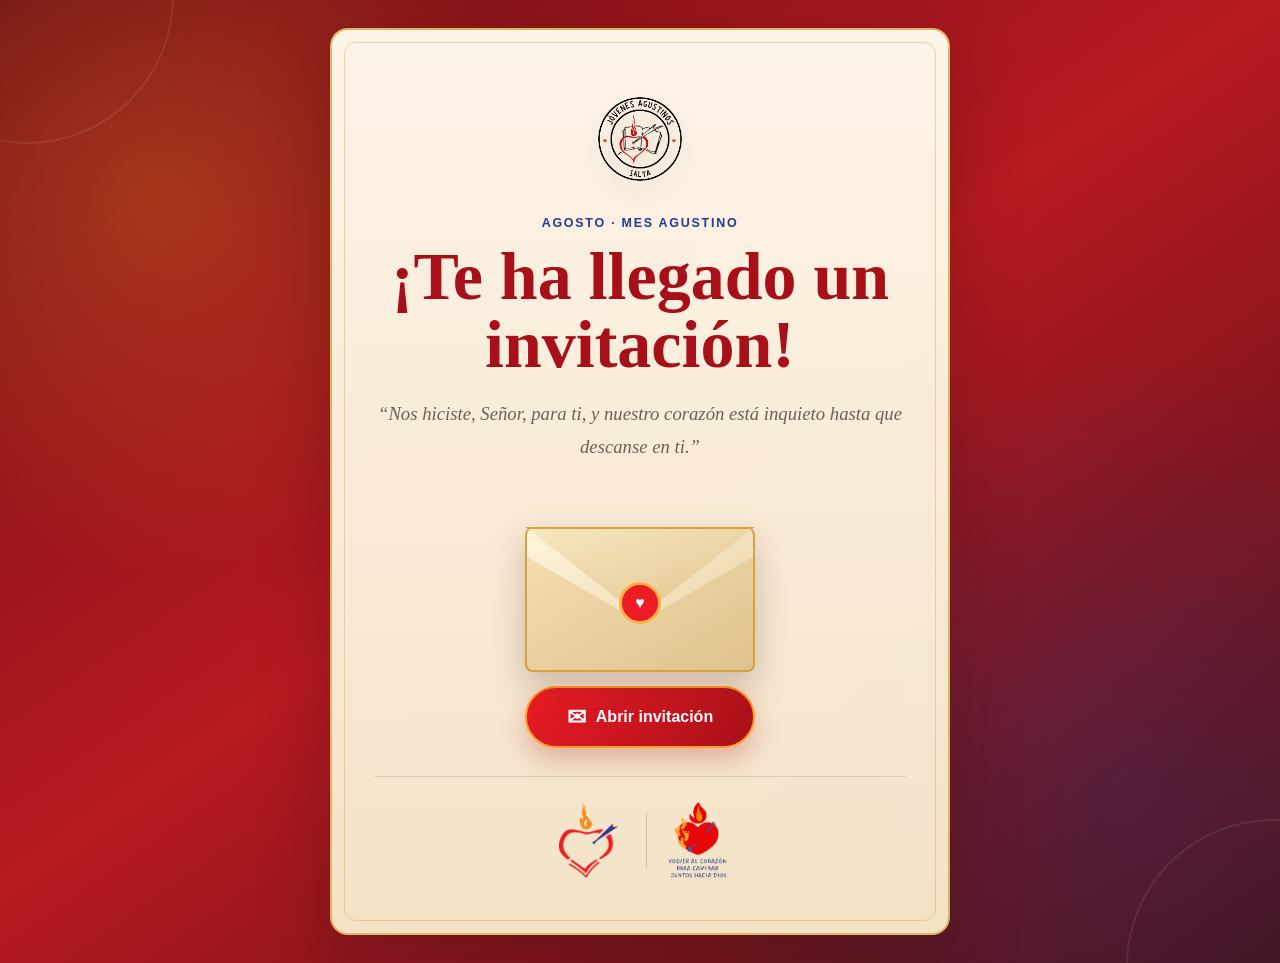
==== commit 3e1b7ebe: "1.0.3" ====
--- a/index.html
+++ b/index.html
@@ -4,8 +4,8 @@
     <meta charset="UTF-8">
     <meta name="viewport" content="width=device-width, initial-scale=1.0">
     <meta name="theme-color" content="#ed1c24">
-    <title>Invitación | Mes Agustiniano</title>
-    <link rel="stylesheet" href="css/estilos.css?v=1.0.2">
+    <title>Invitación | Mes Agustino</title>
+    <link rel="stylesheet" href="css/estilos.css?v=1.0.3">
 </head>
 <body>
     <main class="pantalla pantalla-inicio">
@@ -14,8 +14,8 @@
                 <img src="img/logo_jovenes_agustino.png" alt="Logo de Jóvenes Agustinos">
             </div>
 
-            <p class="sobre-titulo">Agosto · Mes Agustiniano</p>
-            <h1>Aquí está la invitación</h1>
+            <p class="sobre-titulo">Agosto · Mes Agustino</p>
+            <h1>¡Te ha llegado un invitación!</h1>
             <p class="frase-principal">
                 “Nos hiciste, Señor, para ti, y nuestro corazón está inquieto hasta que descanse en ti.”
             </p>
--- a/css/estilos.css
+++ b/css/estilos.css
@@ -125,7 +125,7 @@
     max-width: 550px;
     margin: 0 auto 26px;
     color: var(--texto-suave);
-    font-size: 1rem;
+    font-size: 1.08rem;
     line-height: 1.75;
 }
 
@@ -143,6 +143,7 @@
 
 .escena-sobre {
     position: relative;
+    isolation: isolate;
     width: 260px;
     height: 190px;
     margin: 16px auto 4px;
@@ -151,6 +152,7 @@
 
 .sobre-animado {
     position: absolute;
+    z-index: 2;
     left: 15px;
     bottom: 8px;
     width: 230px;
@@ -209,7 +211,7 @@
 
 .carta-interior {
     position: absolute;
-    z-index: 2;
+    z-index: 1;
     left: 36px;
     bottom: 20px;
     width: 188px;
@@ -226,7 +228,9 @@
     background: var(--crema);
     border: 1px solid var(--dorado);
     border-radius: 6px;
-    transition: transform .9s .35s ease;
+    transition: 
+        transform .9s .35s ease,
+        z-index 0s .45s;
 }
 
 .sobre-control:checked ~ .escena-sobre .sobre-solapa {
@@ -235,6 +239,7 @@
 }
 
 .sobre-control:checked ~ .escena-sobre .carta-interior {
+    z-index: 3;
     transform: translateY(-88px);
 }
 
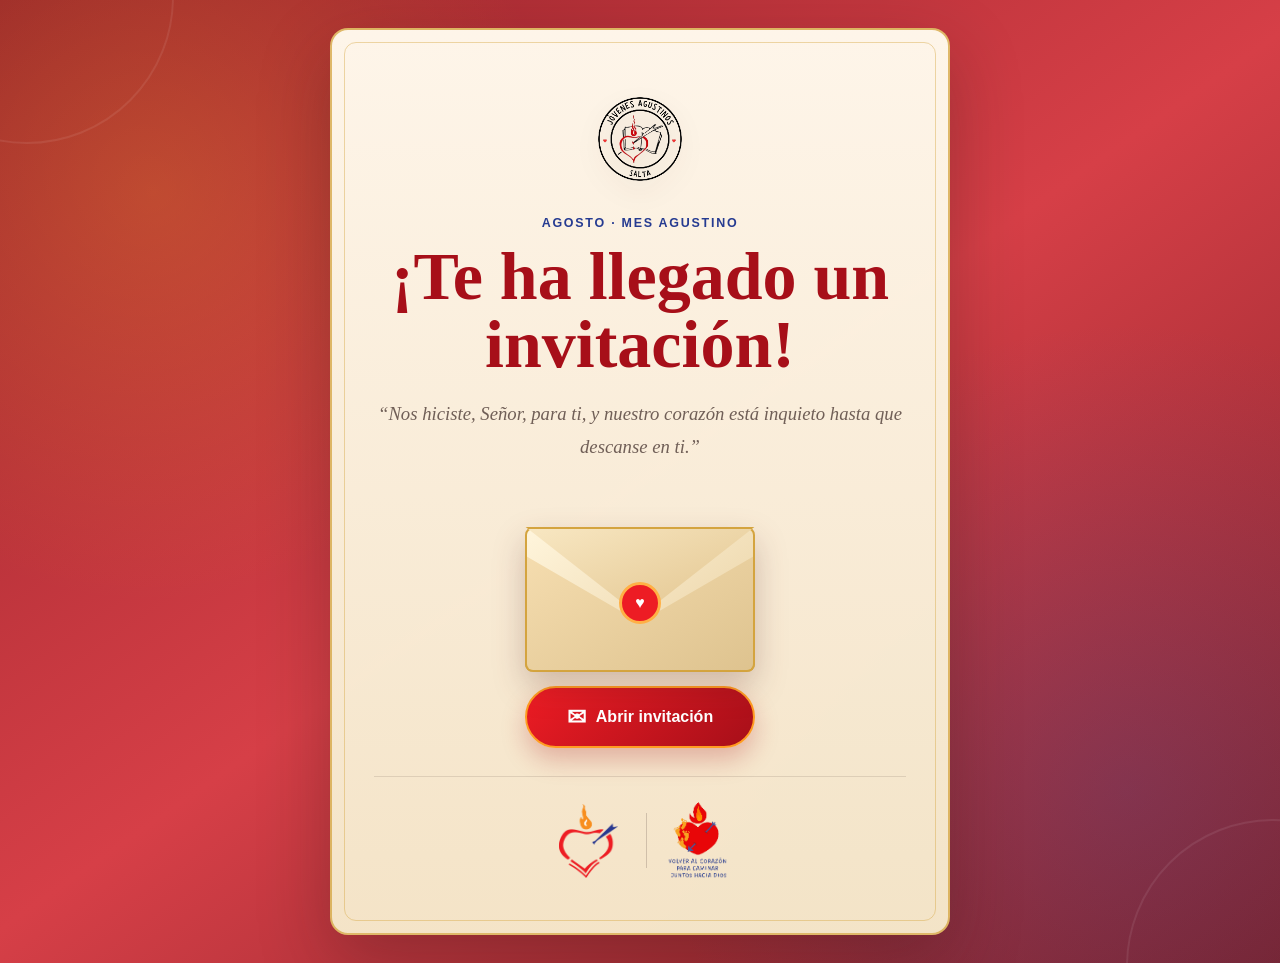
==== commit 3828af02: "1.0.4" ====
--- a/index.html
+++ b/index.html
@@ -5,7 +5,7 @@
     <meta name="viewport" content="width=device-width, initial-scale=1.0">
     <meta name="theme-color" content="#ed1c24">
     <title>Invitación | Mes Agustino</title>
-    <link rel="stylesheet" href="css/estilos.css?v=1.0.3">
+    <link rel="stylesheet" href="css/estilos.css?v=1.0.4">
 </head>
 <body>
     <main class="pantalla pantalla-inicio">
--- a/css/estilos.css
+++ b/css/estilos.css
@@ -39,9 +39,9 @@
     overflow: hidden;
     padding: 28px 18px;
     background:
-        radial-gradient(circle at 12% 20%, rgba(255, 147, 30, .26), transparent 28%),
-        radial-gradient(circle at 88% 82%, rgba(38, 59, 145, .28), transparent 32%),
-        linear-gradient(145deg, #6f1117 0%, #b71920 48%, #481017 100%);
+        radial-gradient(circle at 12% 20%, rgba(255, 170, 40, .24), transparent 30%),
+    radial-gradient(circle at 88% 82%, rgba(60, 90, 185, .22), transparent 34%),
+    linear-gradient(145deg, #98242b 0%, #d63f47 50%, #7d2027 100%);
 }
 
 .pantalla::before,
